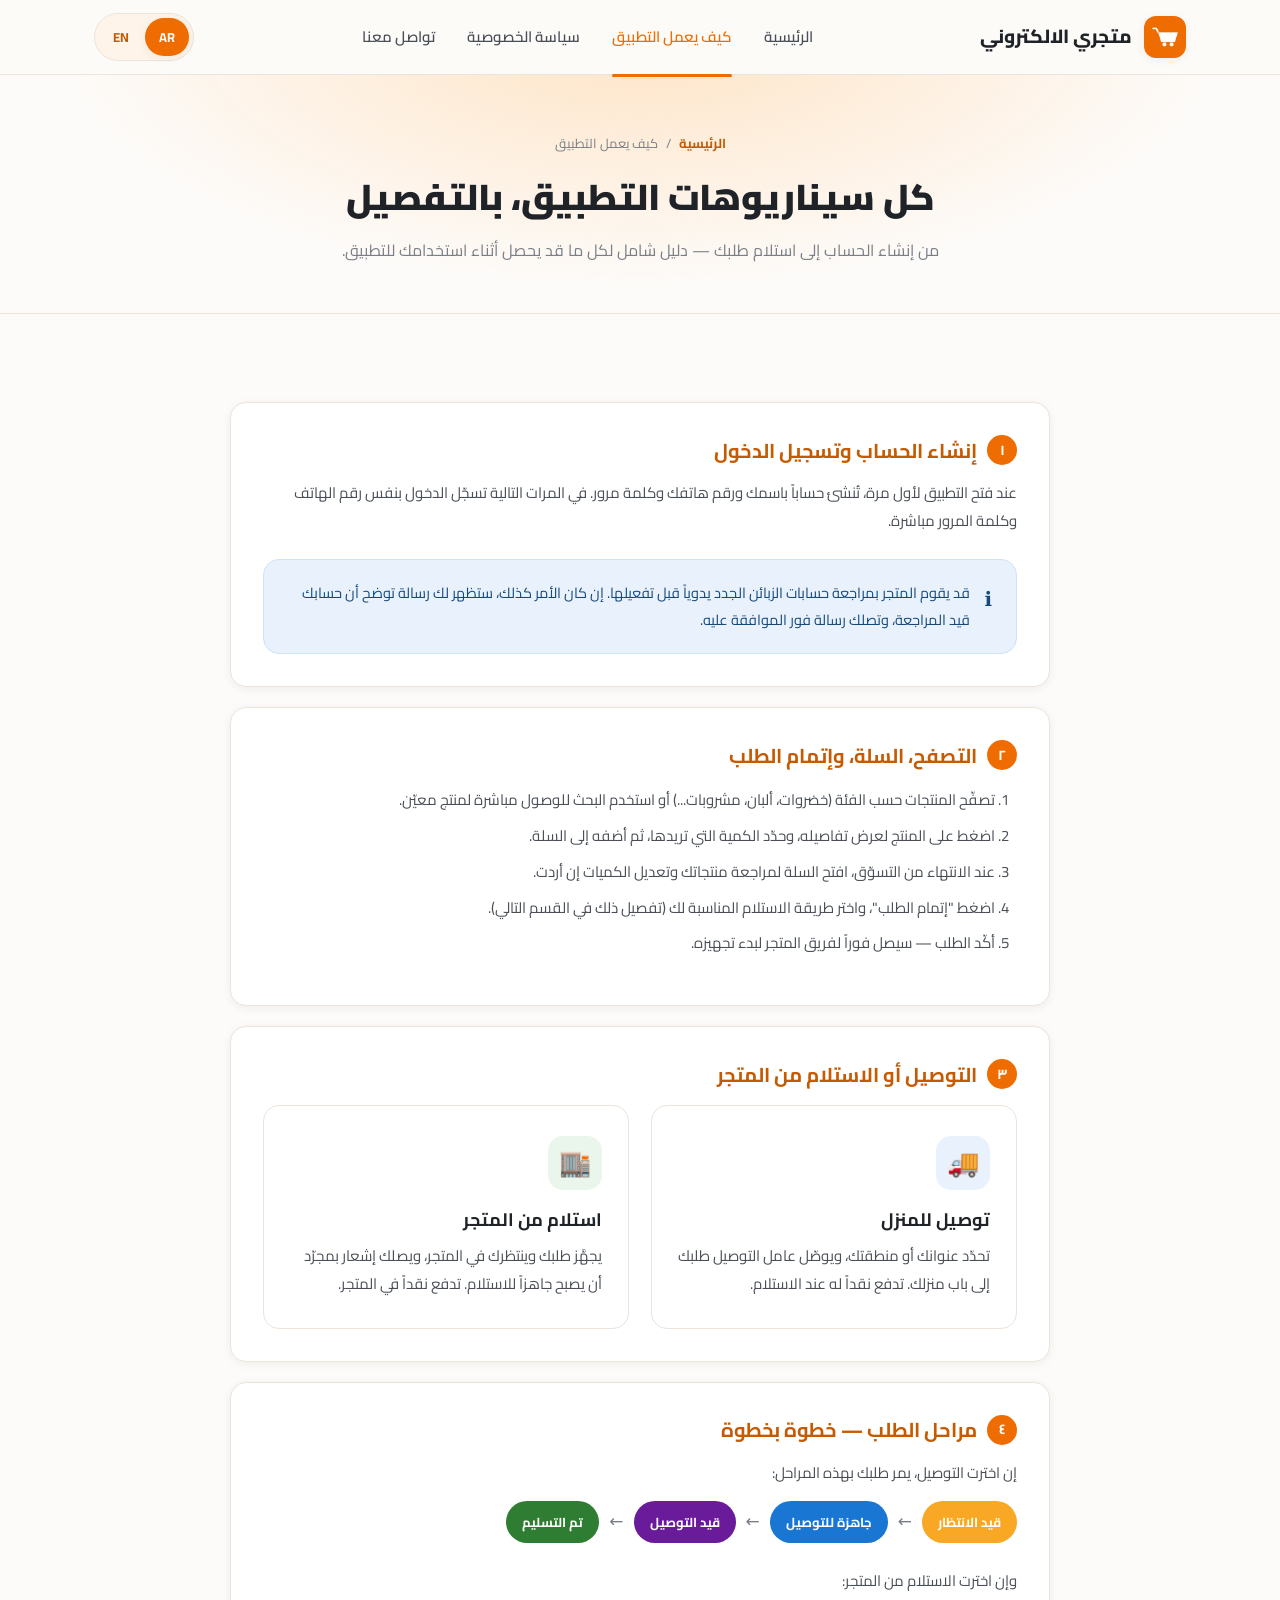
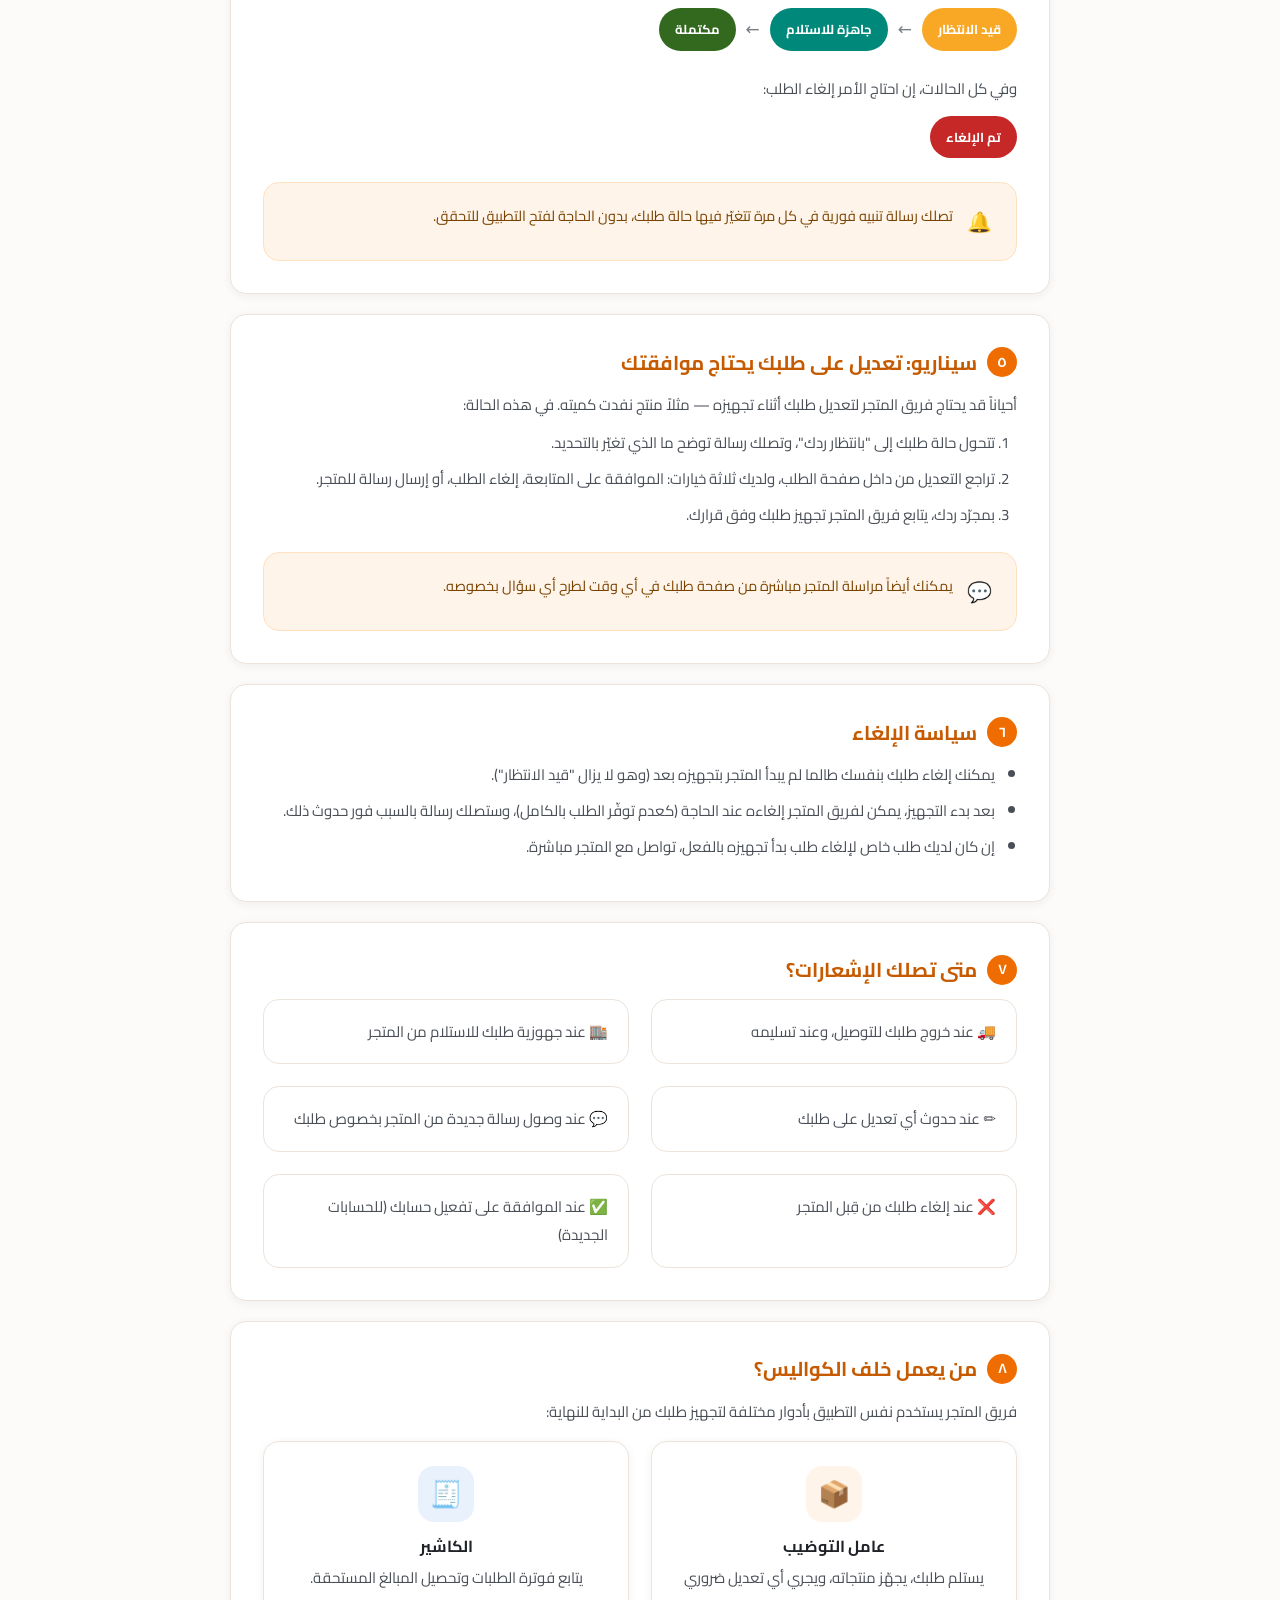
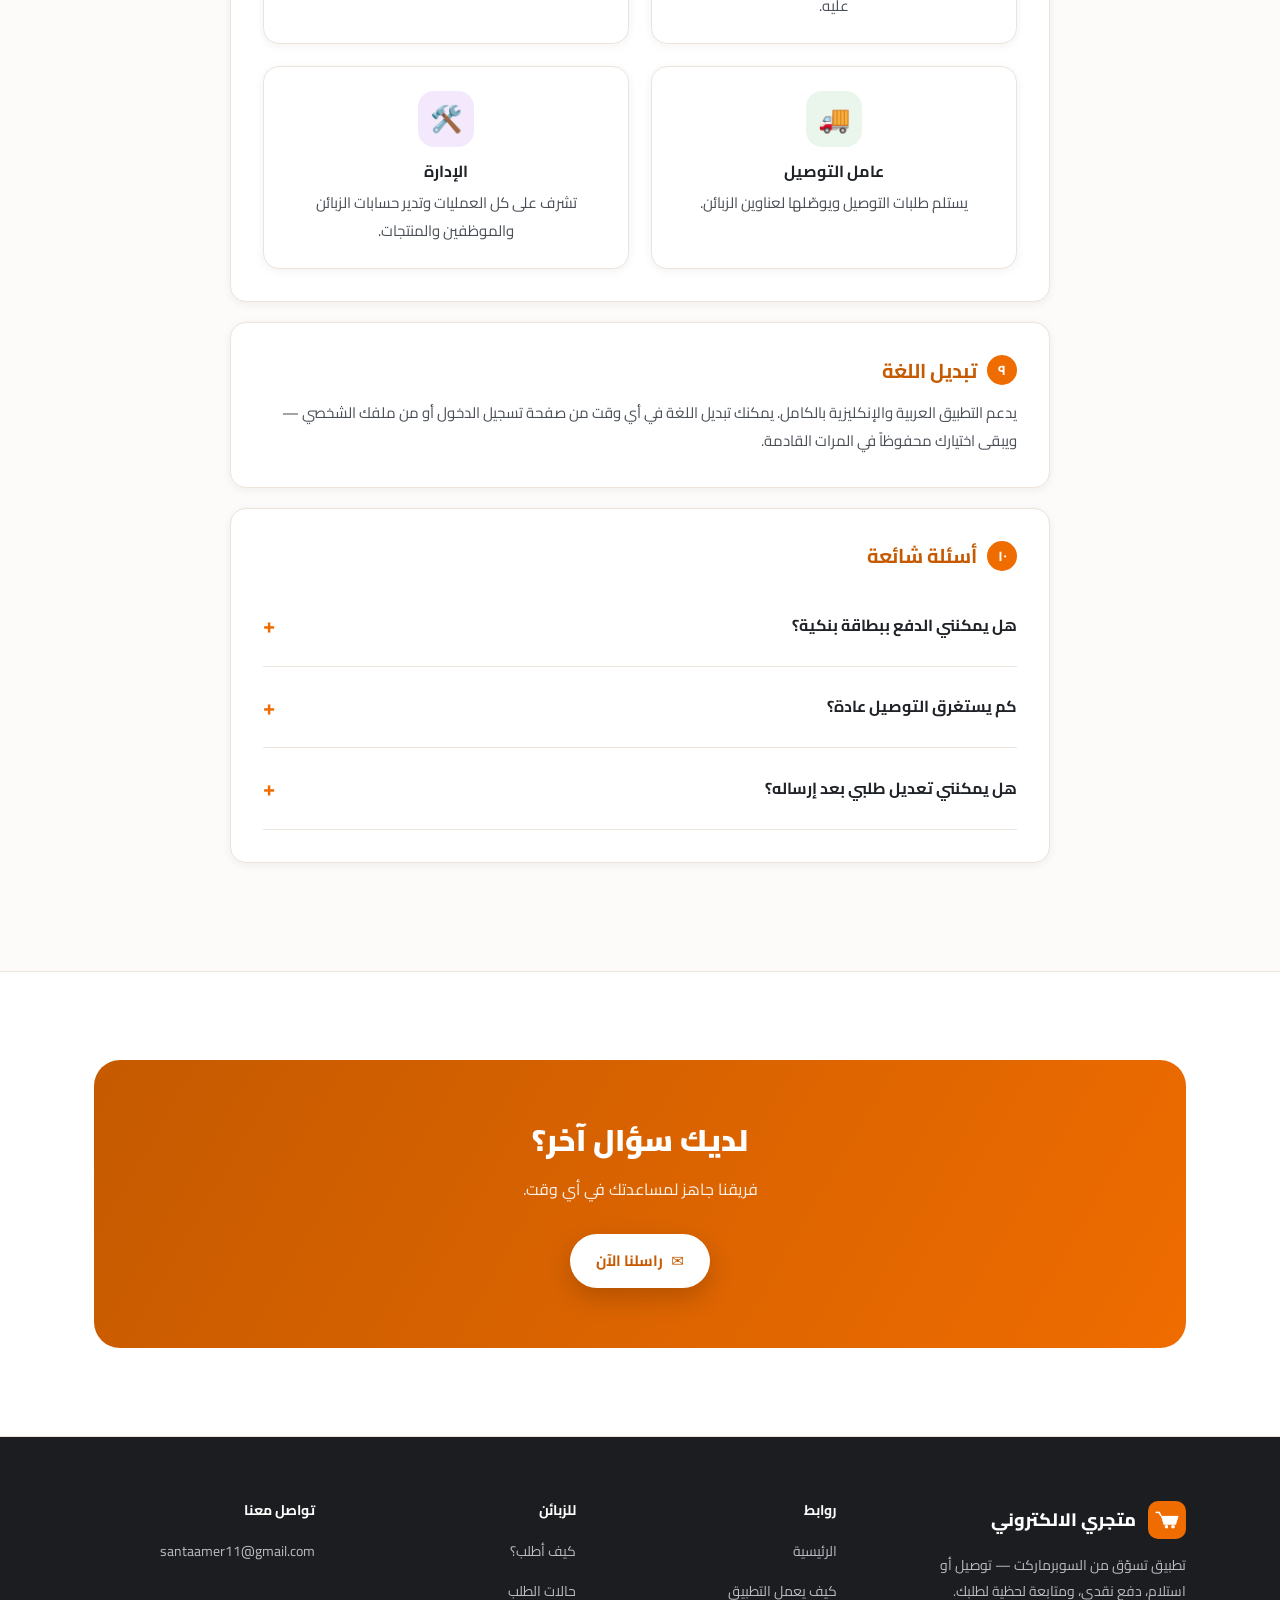
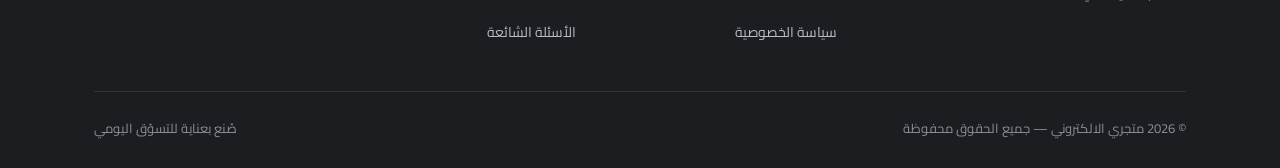
==== how-it-works.html @ f3bfd94e "الموقع الأول" ====
<!DOCTYPE html>
<html lang="ar" dir="rtl" data-lang="ar">
<head>
<meta charset="UTF-8">
<meta name="viewport" content="width=device-width, initial-scale=1.0">
<title>كيف يعمل تطبيق متجري الالكتروني — كل السيناريوهات</title>
<meta name="description" content="دليل تفصيلي لكل سيناريوهات تطبيق متجري الالكتروني: التسجيل، التصفح، الطلب، التوصيل والاستلام، حالات الطلب، التعديل والموافقة، الإلغاء، والإشعارات.">
<link rel="icon" href="assets/icon.png">
<link rel="stylesheet" href="styles.css">
</head>
<body data-title-ar="كيف يعمل تطبيق متجري الالكتروني — كل السيناريوهات" data-title-en="How My Store Works — Every Scenario">

<!-- ============ Navbar ============ -->
<nav class="navbar">
  <div class="container">
    <a href="index.html" class="brand">
      <img src="assets/icon.png" alt="شعار متجري الالكتروني">
      <span class="lang-ar">متجري الالكتروني</span>
      <span class="lang-en">My Store</span>
    </a>
    <ul class="nav-links" id="navLinks">
      <li><a href="index.html"><span class="lang-ar">الرئيسية</span><span class="lang-en">Home</span></a></li>
      <li><a href="how-it-works.html" class="active"><span class="lang-ar">كيف يعمل التطبيق</span><span class="lang-en">How It Works</span></a></li>
      <li><a href="privacy.html"><span class="lang-ar">سياسة الخصوصية</span><span class="lang-en">Privacy Policy</span></a></li>
      <li><a href="index.html#contact"><span class="lang-ar">تواصل معنا</span><span class="lang-en">Contact</span></a></li>
    </ul>
    <div class="nav-right">
      <div class="lang-switch">
        <button data-lang="ar">AR</button>
        <button data-lang="en">EN</button>
      </div>
      <button class="hamburger" id="hamburger" aria-label="menu"><span></span><span></span><span></span></button>
    </div>
  </div>
</nav>

<!-- ============ Page hero ============ -->
<header class="page-hero">
  <div class="container">
    <div class="breadcrumb">
      <a href="index.html"><span class="lang-ar">الرئيسية</span><span class="lang-en">Home</span></a>
      <span>/</span>
      <span><span class="lang-ar">كيف يعمل التطبيق</span><span class="lang-en">How It Works</span></span>
    </div>
    <h1><span class="lang-ar">كل سيناريوهات التطبيق، بالتفصيل</span><span class="lang-en">Every App Scenario, In Detail</span></h1>
    <p>
      <span class="lang-ar">من إنشاء الحساب إلى استلام طلبك — دليل شامل لكل ما قد يحصل أثناء استخدامك للتطبيق.</span>
      <span class="lang-en">From creating your account to receiving your order — a complete guide to everything that can happen while using the app.</span>
    </p>
  </div>
</header>

<!-- ============ 1. Account ============ -->
<section id="account">
  <div class="container">
    <div class="policy-wrap" style="grid-template-columns:1fr;max-width:820px;margin:0 auto;">
      <div class="policy-doc">
        <div class="card" data-reveal>
          <h2><span class="num">١</span> <span class="lang-ar">إنشاء الحساب وتسجيل الدخول</span><span class="lang-en">Creating an Account &amp; Logging In</span></h2>
          <p>
            <span class="lang-ar">عند فتح التطبيق لأول مرة، تُنشئ حساباً باسمك ورقم هاتفك وكلمة مرور. في المرات التالية تسجّل الدخول بنفس رقم الهاتف وكلمة المرور مباشرة.</span>
            <span class="lang-en">The first time you open the app, you create an account with your name, phone number, and a password. Every time after that, you simply log in with the same phone number and password.</span>
          </p>
          <div class="callout blue mt-24">
            <span class="ico">ℹ️</span>
            <span>
              <span class="lang-ar">قد يقوم المتجر بمراجعة حسابات الزبائن الجدد يدوياً قبل تفعيلها. إن كان الأمر كذلك، ستظهر لك رسالة توضح أن حسابك قيد المراجعة، وتصلك رسالة فور الموافقة عليه.</span>
              <span class="lang-en">The store may manually review new customer accounts before activation. If so, you'll see a message that your account is under review, and you'll be notified as soon as it's approved.</span>
            </span>
          </div>
        </div>

        <!-- ============ 2. Browsing & Ordering ============ -->
        <div class="card" id="ordering" data-reveal>
          <h2><span class="num">٢</span> <span class="lang-ar">التصفح، السلة، وإتمام الطلب</span><span class="lang-en">Browsing, Cart &amp; Checkout</span></h2>
          <ol style="padding-inline-start:22px;">
            <li><span class="lang-ar">تصفّح المنتجات حسب الفئة (خضروات، ألبان، مشروبات...) أو استخدم البحث للوصول مباشرة لمنتج معيّن.</span><span class="lang-en">Browse products by category (vegetables, dairy, drinks...) or use search to find a specific item directly.</span></li>
            <li><span class="lang-ar">اضغط على المنتج لعرض تفاصيله، وحدّد الكمية التي تريدها، ثم أضفه إلى السلة.</span><span class="lang-en">Tap a product to see its details, set the quantity you want, and add it to your cart.</span></li>
            <li><span class="lang-ar">عند الانتهاء من التسوّق، افتح السلة لمراجعة منتجاتك وتعديل الكميات إن أردت.</span><span class="lang-en">When you're done shopping, open your cart to review items and adjust quantities if needed.</span></li>
            <li><span class="lang-ar">اضغط "إتمام الطلب"، واختر طريقة الاستلام المناسبة لك (تفصيل ذلك في القسم التالي).</span><span class="lang-en">Tap "Checkout" and choose the fulfillment method that suits you (details in the next section).</span></li>
            <li><span class="lang-ar">أكّد الطلب — سيصل فوراً لفريق المتجر لبدء تجهيزه.</span><span class="lang-en">Confirm your order — it's instantly sent to our team to begin preparing it.</span></li>
          </ol>
        </div>

        <!-- ============ 3. Delivery vs Pickup ============ -->
        <div class="card" data-reveal>
          <h2><span class="num">٣</span> <span class="lang-ar">التوصيل أو الاستلام من المتجر</span><span class="lang-en">Delivery or In-Store Pickup</span></h2>
          <div class="grid grid-2 mt-16">
            <div class="feature-card" style="box-shadow:none;">
              <div class="feature-icon" style="background:#E8F1FC;">🚚</div>
              <h3><span class="lang-ar">توصيل للمنزل</span><span class="lang-en">Home Delivery</span></h3>
              <p><span class="lang-ar">تحدّد عنوانك أو منطقتك، ويوصّل عامل التوصيل طلبك إلى باب منزلك. تدفع نقداً له عند الاستلام.</span><span class="lang-en">Set your address or delivery area, and our delivery worker brings the order to your door. Pay cash upon arrival.</span></p>
            </div>
            <div class="feature-card" style="box-shadow:none;">
              <div class="feature-icon" style="background:#EAF6EC;">🏬</div>
              <h3><span class="lang-ar">استلام من المتجر</span><span class="lang-en">In-Store Pickup</span></h3>
              <p><span class="lang-ar">يجهَّز طلبك وينتظرك في المتجر، ويصلك إشعار بمجرّد أن يصبح جاهزاً للاستلام. تدفع نقداً في المتجر.</span><span class="lang-en">Your order is prepared and waits for you at the store — you're notified the moment it's ready. Pay cash in-store.</span></p>
            </div>
          </div>
        </div>

        <!-- ============ 4. Order status flow ============ -->
        <div class="card" id="status" data-reveal>
          <h2><span class="num">٤</span> <span class="lang-ar">مراحل الطلب — خطوة بخطوة</span><span class="lang-en">Order Stages — Step by Step</span></h2>
          <p><span class="lang-ar">إن اخترت التوصيل، يمر طلبك بهذه المراحل:</span><span class="lang-en">If you chose delivery, your order goes through these stages:</span></p>
          <div class="flow">
            <span class="chip" style="background:#F9A825"><span class="lang-ar">قيد الانتظار</span><span class="lang-en">Pending</span></span>
            <span class="flow-arrow">←</span>
            <span class="chip" style="background:#1976D2"><span class="lang-ar">جاهزة للتوصيل</span><span class="lang-en">Ready for delivery</span></span>
            <span class="flow-arrow">←</span>
            <span class="chip" style="background:#6A1B9A"><span class="lang-ar">قيد التوصيل</span><span class="lang-en">Out for delivery</span></span>
            <span class="flow-arrow">←</span>
            <span class="chip" style="background:#2E7D32"><span class="lang-ar">تم التسليم</span><span class="lang-en">Delivered</span></span>
          </div>
          <p class="mt-24"><span class="lang-ar">وإن اخترت الاستلام من المتجر:</span><span class="lang-en">And if you chose in-store pickup:</span></p>
          <div class="flow">
            <span class="chip" style="background:#F9A825"><span class="lang-ar">قيد الانتظار</span><span class="lang-en">Pending</span></span>
            <span class="flow-arrow">←</span>
            <span class="chip" style="background:#00897B"><span class="lang-ar">جاهزة للاستلام</span><span class="lang-en">Ready for pickup</span></span>
            <span class="flow-arrow">←</span>
            <span class="chip" style="background:#33691E"><span class="lang-ar">مكتملة</span><span class="lang-en">Completed</span></span>
          </div>
          <p class="mt-24"><span class="lang-ar">وفي كل الحالات، إن احتاج الأمر إلغاء الطلب:</span><span class="lang-en">And in any case, if the order needs to be canceled:</span></p>
          <div class="flow">
            <span class="chip" style="background:#C62828"><span class="lang-ar">تم الإلغاء</span><span class="lang-en">Canceled</span></span>
          </div>
          <div class="callout mt-24">
            <span class="ico">🔔</span>
            <span><span class="lang-ar">تصلك رسالة تنبيه فورية في كل مرة تتغيّر فيها حالة طلبك، بدون الحاجة لفتح التطبيق للتحقق.</span><span class="lang-en">You'll get an instant notification every time your order's status changes — no need to keep checking the app.</span></span>
          </div>
        </div>

        <!-- ============ 5. Edit & approval scenario ============ -->
        <div class="card" data-reveal>
          <h2><span class="num">٥</span> <span class="lang-ar">سيناريو: تعديل على طلبك يحتاج موافقتك</span><span class="lang-en">Scenario: An Edit to Your Order Needs Your Approval</span></h2>
          <p>
            <span class="lang-ar">أحياناً قد يحتاج فريق المتجر لتعديل طلبك أثناء تجهيزه — مثلاً منتج نفدت كميته. في هذه الحالة:</span>
            <span class="lang-en">Sometimes our team may need to adjust your order while preparing it — for example, if an item is out of stock. In that case:</span>
          </p>
          <ol style="padding-inline-start:22px;margin-top:10px;">
            <li><span class="lang-ar">تتحول حالة طلبك إلى "بانتظار ردك"، وتصلك رسالة توضح ما الذي تغيّر بالتحديد.</span><span class="lang-en">Your order status changes to "Awaiting your response," and you receive a message explaining exactly what changed.</span></li>
            <li><span class="lang-ar">تراجع التعديل من داخل صفحة الطلب، ولديك ثلاثة خيارات: الموافقة على المتابعة، إلغاء الطلب، أو إرسال رسالة للمتجر.</span><span class="lang-en">You review the change from your order's page and have three options: approve and continue, cancel the order, or send a message to the store.</span></li>
            <li><span class="lang-ar">بمجرّد ردك، يتابع فريق المتجر تجهيز طلبك وفق قرارك.</span><span class="lang-en">Once you respond, our team proceeds according to your decision.</span></li>
          </ol>
          <div class="callout mt-24">
            <span class="ico">💬</span>
            <span><span class="lang-ar">يمكنك أيضاً مراسلة المتجر مباشرة من صفحة طلبك في أي وقت لطرح أي سؤال بخصوصه.</span><span class="lang-en">You can also message the store directly from your order's page at any time with any question.</span></span>
          </div>
        </div>

        <!-- ============ 6. Cancellation ============ -->
        <div class="card" data-reveal>
          <h2><span class="num">٦</span> <span class="lang-ar">سياسة الإلغاء</span><span class="lang-en">Cancellation Policy</span></h2>
          <ul style="padding-inline-start:22px;">
            <li><span class="lang-ar">يمكنك إلغاء طلبك بنفسك طالما لم يبدأ المتجر بتجهيزه بعد (وهو لا يزال "قيد الانتظار").</span><span class="lang-en">You can cancel your order yourself as long as the store hasn't started preparing it yet (still "Pending").</span></li>
            <li><span class="lang-ar">بعد بدء التجهيز، يمكن لفريق المتجر إلغاءه عند الحاجة (كعدم توفّر الطلب بالكامل)، وستصلك رسالة بالسبب فور حدوث ذلك.</span><span class="lang-en">After preparation begins, our team can cancel it if needed (e.g. the order can't be fulfilled at all), and you'll be notified of the reason immediately.</span></li>
            <li><span class="lang-ar">إن كان لديك طلب خاص لإلغاء طلب بدأ تجهيزه بالفعل، تواصل مع المتجر مباشرة.</span><span class="lang-en">If you need to cancel an order that's already being prepared, please contact the store directly.</span></li>
          </ul>
        </div>

        <!-- ============ 7. Notifications ============ -->
        <div class="card" data-reveal>
          <h2><span class="num">٧</span> <span class="lang-ar">متى تصلك الإشعارات؟</span><span class="lang-en">When Do You Get Notified?</span></h2>
          <div class="grid grid-2 mt-8">
            <div class="feature-card" style="box-shadow:none;padding:18px 20px;">
              <p>🚚 <span class="lang-ar">عند خروج طلبك للتوصيل، وعند تسليمه</span><span class="lang-en">When your order goes out for delivery, and when it's delivered</span></p>
            </div>
            <div class="feature-card" style="box-shadow:none;padding:18px 20px;">
              <p>🏬 <span class="lang-ar">عند جهوزية طلبك للاستلام من المتجر</span><span class="lang-en">When your order is ready for in-store pickup</span></p>
            </div>
            <div class="feature-card" style="box-shadow:none;padding:18px 20px;">
              <p>✏️ <span class="lang-ar">عند حدوث أي تعديل على طلبك</span><span class="lang-en">Whenever your order is edited</span></p>
            </div>
            <div class="feature-card" style="box-shadow:none;padding:18px 20px;">
              <p>💬 <span class="lang-ar">عند وصول رسالة جديدة من المتجر بخصوص طلبك</span><span class="lang-en">When you receive a new message from the store about your order</span></p>
            </div>
            <div class="feature-card" style="box-shadow:none;padding:18px 20px;">
              <p>❌ <span class="lang-ar">عند إلغاء طلبك من قِبل المتجر</span><span class="lang-en">If your order is canceled by the store</span></p>
            </div>
            <div class="feature-card" style="box-shadow:none;padding:18px 20px;">
              <p>✅ <span class="lang-ar">عند الموافقة على تفعيل حسابك (للحسابات الجديدة)</span><span class="lang-en">When your account is approved (for new accounts)</span></p>
            </div>
          </div>
        </div>

        <!-- ============ 8. Behind the scenes ============ -->
        <div class="card" data-reveal>
          <h2><span class="num">٨</span> <span class="lang-ar">من يعمل خلف الكواليس؟</span><span class="lang-en">Who Works Behind the Scenes?</span></h2>
          <p><span class="lang-ar">فريق المتجر يستخدم نفس التطبيق بأدوار مختلفة لتجهيز طلبك من البداية للنهاية:</span><span class="lang-en">Our team uses the same app with different roles to prepare your order from start to finish:</span></p>
          <div class="grid grid-2 mt-16">
            <div class="role-card">
              <div class="ico" style="background:#FFF4E9;">📦</div>
              <h4><span class="lang-ar">عامل التوضيب</span><span class="lang-en">Packer</span></h4>
              <p><span class="lang-ar">يستلم طلبك، يجهّز منتجاته، ويجري أي تعديل ضروري عليه.</span><span class="lang-en">Receives your order, prepares its items, and makes any necessary adjustments.</span></p>
            </div>
            <div class="role-card">
              <div class="ico" style="background:#E8F1FC;">🧾</div>
              <h4><span class="lang-ar">الكاشير</span><span class="lang-en">Cashier</span></h4>
              <p><span class="lang-ar">يتابع فوترة الطلبات وتحصيل المبالغ المستحقة.</span><span class="lang-en">Handles order billing and collecting payments due.</span></p>
            </div>
            <div class="role-card">
              <div class="ico" style="background:#EAF6EC;">🚚</div>
              <h4><span class="lang-ar">عامل التوصيل</span><span class="lang-en">Delivery Worker</span></h4>
              <p><span class="lang-ar">يستلم طلبات التوصيل ويوصّلها لعناوين الزبائن.</span><span class="lang-en">Picks up delivery orders and brings them to customers' addresses.</span></p>
            </div>
            <div class="role-card">
              <div class="ico" style="background:#F3E8FC;">🛠️</div>
              <h4><span class="lang-ar">الإدارة</span><span class="lang-en">Admin</span></h4>
              <p><span class="lang-ar">تشرف على كل العمليات وتدير حسابات الزبائن والموظفين والمنتجات.</span><span class="lang-en">Oversees all operations and manages customer accounts, staff, and products.</span></p>
            </div>
          </div>
        </div>

        <!-- ============ 9. Language ============ -->
        <div class="card" data-reveal>
          <h2><span class="num">٩</span> <span class="lang-ar">تبديل اللغة</span><span class="lang-en">Switching Languages</span></h2>
          <p>
            <span class="lang-ar">يدعم التطبيق العربية والإنكليزية بالكامل. يمكنك تبديل اللغة في أي وقت من صفحة تسجيل الدخول أو من ملفك الشخصي — ويبقى اختيارك محفوظاً في المرات القادمة.</span>
            <span class="lang-en">The app fully supports Arabic and English. You can switch languages anytime from the login screen or your profile — your choice is remembered for next time.</span>
          </p>
        </div>

        <!-- ============ FAQ ============ -->
        <div class="card" id="faq" data-reveal>
          <h2><span class="num">١٠</span> <span class="lang-ar">أسئلة شائعة</span><span class="lang-en">FAQ</span></h2>
          <div class="faq" style="margin-top:6px;">
            <div class="faq-item">
              <div class="faq-q">
                <span><span class="lang-ar">هل يمكنني الدفع ببطاقة بنكية؟</span><span class="lang-en">Can I pay with a bank card?</span></span>
                <span class="plus">+</span>
              </div>
              <div class="faq-a">
                <span class="lang-ar">حالياً الدفع يكون نقداً فقط عند استلام الطلب، سواء كان توصيلاً أو استلاماً من المتجر.</span>
                <span class="lang-en">Currently, payment is cash-only upon receiving your order, whether by delivery or in-store pickup.</span>
              </div>
            </div>
            <div class="faq-item">
              <div class="faq-q">
                <span><span class="lang-ar">كم يستغرق التوصيل عادة؟</span><span class="lang-en">How long does delivery usually take?</span></span>
                <span class="plus">+</span>
              </div>
              <div class="faq-a">
                <span class="lang-ar">يختلف حسب حجم الطلب ومنطقتك — ستتابع كل مرحلة لحظة بلحظة عبر إشعارات التطبيق.</span>
                <span class="lang-en">It varies based on order size and your area — you'll track every stage live through app notifications.</span>
              </div>
            </div>
            <div class="faq-item">
              <div class="faq-q">
                <span><span class="lang-ar">هل يمكنني تعديل طلبي بعد إرساله؟</span><span class="lang-en">Can I edit my order after submitting it?</span></span>
                <span class="plus">+</span>
              </div>
              <div class="faq-a">
                <span class="lang-ar">راسل المتجر مباشرة من صفحة طلبك في أقرب وقت ممكن قبل بدء التجهيز.</span>
                <span class="lang-en">Message the store directly from your order's page as soon as possible before preparation begins.</span>
              </div>
            </div>
          </div>
        </div>

      </div>
    </div>
  </div>
</section>

<!-- ============ CTA ============ -->
<section class="bg-alt">
  <div class="container">
    <div class="cta-band" data-reveal>
      <h2><span class="lang-ar">لديك سؤال آخر؟</span><span class="lang-en">Have another question?</span></h2>
      <p><span class="lang-ar">فريقنا جاهز لمساعدتك في أي وقت.</span><span class="lang-en">Our team is ready to help anytime.</span></p>
      <a href="mailto:santaamer11@gmail.com" class="btn btn-primary">
        ✉️ <span class="lang-ar">راسلنا الآن</span><span class="lang-en">Email Us Now</span>
      </a>
    </div>
  </div>
</section>

<!-- ============ Footer ============ -->
<footer>
  <div class="container">
    <div class="footer-grid">
      <div>
        <div class="footer-brand">
          <img src="assets/icon.png" alt="شعار متجري الالكتروني">
          <span class="lang-ar">متجري الالكتروني</span>
          <span class="lang-en">My Store</span>
        </div>
        <p style="font-size:14px;max-width:280px;">
          <span class="lang-ar">تطبيق تسوّق من السوبرماركت — توصيل أو استلام، دفع نقدي، ومتابعة لحظية لطلبك.</span>
          <span class="lang-en">A supermarket shopping app — delivery or pickup, cash payment, and live order tracking.</span>
        </p>
      </div>
      <div class="footer-col">
        <h4><span class="lang-ar">روابط</span><span class="lang-en">Links</span></h4>
        <ul>
          <li><a href="index.html"><span class="lang-ar">الرئيسية</span><span class="lang-en">Home</span></a></li>
          <li><a href="how-it-works.html"><span class="lang-ar">كيف يعمل التطبيق</span><span class="lang-en">How It Works</span></a></li>
          <li><a href="privacy.html"><span class="lang-ar">سياسة الخصوصية</span><span class="lang-en">Privacy Policy</span></a></li>
        </ul>
      </div>
      <div class="footer-col">
        <h4><span class="lang-ar">للزبائن</span><span class="lang-en">For Customers</span></h4>
        <ul>
          <li><a href="#ordering"><span class="lang-ar">كيف أطلب؟</span><span class="lang-en">How to order</span></a></li>
          <li><a href="#status"><span class="lang-ar">حالات الطلب</span><span class="lang-en">Order statuses</span></a></li>
          <li><a href="#faq"><span class="lang-ar">الأسئلة الشائعة</span><span class="lang-en">FAQ</span></a></li>
        </ul>
      </div>
      <div class="footer-col">
        <h4><span class="lang-ar">تواصل معنا</span><span class="lang-en">Contact</span></h4>
        <ul>
          <li><a href="mailto:santaamer11@gmail.com">santaamer11@gmail.com</a></li>
        </ul>
      </div>
    </div>
    <div class="footer-bottom">
      <span>© 2026 <span class="lang-ar">متجري الالكتروني — جميع الحقوق محفوظة</span><span class="lang-en">My Store — All rights reserved</span></span>
      <span><span class="lang-ar">صُنع بعناية للتسوّق اليومي</span><span class="lang-en">Made with care for everyday shopping</span></span>
    </div>
  </div>
</footer>

<script src="script.js"></script>
</body>
</html>
---- styles.css ----
/* ============ متجري الالكتروني — Store Website Styles ============ */

@import url('https://fonts.googleapis.com/css2?family=Cairo:wght@400;500;600;700;800;900&display=swap');

:root{
  --primary:#EF6C00;
  --primary-dark:#C55A00;
  --primary-light:#FFF4E9;
  --primary-lighter:#FFF9F3;
  --accent-blue:#1976D2;
  --accent-purple:#6A1B9A;
  --accent-teal:#00897B;
  --accent-green:#2E7D32;
  --accent-red:#C62828;
  --ink:#1F2328;
  --ink-soft:#4A4F57;
  --muted:#7A7F87;
  --border:#ECE4DA;
  --bg:#FDFBF9;
  --card:#FFFFFF;
  --shadow-sm:0 2px 10px rgba(31,35,40,.06);
  --shadow-md:0 10px 34px rgba(31,35,40,.08);
  --shadow-lg:0 22px 60px rgba(31,35,40,.14);
  --radius-sm:10px;
  --radius-md:16px;
  --radius-lg:26px;
  --container:1140px;
}

*,*::before,*::after{box-sizing:border-box;}
html{scroll-behavior:smooth;}
body{
  margin:0;
  font-family:"Cairo","Tahoma",system-ui,-apple-system,sans-serif;
  background:var(--bg);
  color:var(--ink);
  line-height:1.85;
  -webkit-font-smoothing:antialiased;
}
img{max-width:100%;display:block;}
a{color:inherit;}
ul{margin:0;padding:0;}
h1,h2,h3,h4{margin:0;line-height:1.35;}
p{margin:0;}

/* ---------- language toggle: show/hide via html[data-lang] ---------- */
html[data-lang="ar"] .lang-en{display:none !important;}
html[data-lang="en"] .lang-ar{display:none !important;}

.container{max-width:var(--container);margin:0 auto;padding:0 24px;}

/* ---------- Navbar ---------- */
.navbar{
  position:sticky;top:0;z-index:100;
  background:rgba(253,251,249,.86);
  backdrop-filter:blur(10px);
  -webkit-backdrop-filter:blur(10px);
  border-bottom:1px solid var(--border);
}
.navbar .container{display:flex;align-items:center;justify-content:space-between;height:74px;gap:20px;}
.brand{display:flex;align-items:center;gap:12px;font-weight:800;font-size:19px;text-decoration:none;color:var(--ink);}
.brand img{width:42px;height:42px;border-radius:12px;box-shadow:var(--shadow-sm);}
.nav-links{display:flex;align-items:center;gap:32px;list-style:none;}
.nav-links a{text-decoration:none;font-weight:600;font-size:15px;color:var(--ink-soft);transition:color .2s;position:relative;}
.nav-links a:hover, .nav-links a.active{color:var(--primary);}
.nav-links a.active::after{
  content:"";position:absolute;bottom:-26px;left:0;right:0;height:3px;background:var(--primary);border-radius:2px;
}
.nav-right{display:flex;align-items:center;gap:14px;}
.lang-switch{
  display:flex;background:var(--primary-light);border-radius:999px;padding:4px;gap:2px;border:1px solid var(--border);
}
.lang-switch button{
  border:none;background:transparent;padding:7px 14px;border-radius:999px;font-family:inherit;font-weight:700;font-size:13px;cursor:pointer;color:var(--primary-dark);transition:.2s;
}
.lang-switch button.active{background:var(--primary);color:#fff;box-shadow:var(--shadow-sm);}
.btn{
  display:inline-flex;align-items:center;justify-content:center;gap:8px;
  padding:13px 26px;border-radius:999px;font-weight:700;font-size:15px;
  text-decoration:none;cursor:pointer;border:none;font-family:inherit;transition:transform .15s, box-shadow .15s, background .2s;
  white-space:nowrap;
}
.btn-primary{background:var(--primary);color:#fff;box-shadow:0 8px 22px rgba(239,108,0,.32);}
.btn-primary:hover{transform:translateY(-2px);box-shadow:0 12px 28px rgba(239,108,0,.4);}
.btn-outline{background:#fff;color:var(--primary-dark);border:2px solid var(--primary);}
.btn-outline:hover{background:var(--primary-light);}
.btn-ghost{background:var(--primary-light);color:var(--primary-dark);}
.btn-sm{padding:9px 18px;font-size:13px;}
.hamburger{display:none;background:none;border:none;cursor:pointer;padding:6px;}
.hamburger span{display:block;width:24px;height:2.5px;background:var(--ink);margin:5px 0;border-radius:2px;}

/* ---------- Hero ---------- */
.hero{
  position:relative;overflow:hidden;
  padding:76px 0 100px;
  background:radial-gradient(1200px 500px at 15% -10%, #FFE3C4 0%, rgba(255,227,196,0) 60%),
             radial-gradient(900px 500px at 100% 0%, #FFD3A8 0%, rgba(255,211,168,0) 55%),
             var(--bg);
}
.hero-grid{display:grid;grid-template-columns:1.1fr .9fr;gap:56px;align-items:center;}
.eyebrow{
  display:inline-flex;align-items:center;gap:8px;
  background:var(--primary-light);color:var(--primary-dark);
  padding:8px 16px;border-radius:999px;font-weight:700;font-size:13px;margin-bottom:22px;
  border:1px solid #FFE0BF;
}
.hero h1{font-size:44px;font-weight:900;letter-spacing:-.5px;margin-bottom:20px;color:var(--ink);}
.hero h1 span{color:var(--primary);}
.hero p.lead{font-size:18px;color:var(--ink-soft);max-width:520px;margin-bottom:32px;}
.hero-ctas{display:flex;gap:14px;flex-wrap:wrap;margin-bottom:30px;}
.trust-row{display:flex;gap:26px;flex-wrap:wrap;}
.trust-item{display:flex;align-items:center;gap:9px;font-size:14px;color:var(--ink-soft);font-weight:600;}
.trust-item .dot{width:9px;height:9px;border-radius:50%;background:var(--primary);flex-shrink:0;}

/* phone mockup */
.phone-wrap{position:relative;display:flex;justify-content:center;}
.phone{
  width:290px;background:#111;border-radius:44px;padding:14px;box-shadow:var(--shadow-lg);
  position:relative;transform:rotate(3deg);
}
.phone::before{
  content:"";position:absolute;top:14px;left:50%;transform:translateX(-50%);
  width:90px;height:22px;background:#111;border-radius:0 0 16px 16px;z-index:2;
}
.phone-screen{
  background:linear-gradient(180deg,var(--primary) 0%, var(--primary-dark) 130px, var(--primary-lighter) 130px);
  border-radius:32px;overflow:hidden;min-height:560px;position:relative;
}
.phone-screen .ps-header{padding:46px 20px 34px;color:#fff;}
.phone-screen .ps-header b{font-size:17px;display:block;}
.phone-screen .ps-header span{font-size:12px;opacity:.85;}
.ps-cards{padding:0 14px;margin-top:-18px;position:relative;z-index:2;}
.ps-card{
  background:#fff;border-radius:16px;padding:14px;margin-bottom:10px;box-shadow:0 6px 18px rgba(0,0,0,.08);
  display:flex;align-items:center;gap:12px;
}
.ps-card .ico{width:40px;height:40px;border-radius:10px;display:flex;align-items:center;justify-content:center;font-size:19px;flex-shrink:0;}
.ps-card .txt b{display:block;font-size:13px;color:var(--ink);}
.ps-card .txt span{font-size:11px;color:var(--muted);}
.float-badge{
  position:absolute;background:#fff;border-radius:14px;padding:10px 14px;box-shadow:var(--shadow-md);
  display:flex;align-items:center;gap:8px;font-weight:800;font-size:13px;
}
.float-badge.b1{top:60px;right:-18px;color:var(--accent-green);}
.float-badge.b2{bottom:36px;left:-24px;color:var(--primary-dark);}

/* ---------- Section basics ---------- */
section{padding:88px 0;}
.section-head{text-align:center;max-width:640px;margin:0 auto 56px;}
.section-head .eyebrow{margin-bottom:16px;}
.section-head h2{font-size:34px;font-weight:900;margin-bottom:14px;color:var(--ink);}
.section-head p{font-size:16px;color:var(--muted);}
.bg-alt{background:var(--card);border-top:1px solid var(--border);border-bottom:1px solid var(--border);}

/* ---------- Feature grid ---------- */
.grid{display:grid;gap:22px;}
.grid-3{grid-template-columns:repeat(3,1fr);}
.grid-2{grid-template-columns:repeat(2,1fr);}
.feature-card{
  background:var(--card);border:1px solid var(--border);border-radius:var(--radius-md);
  padding:30px 26px;box-shadow:var(--shadow-sm);transition:transform .2s, box-shadow .2s;
}
.feature-card:hover{transform:translateY(-5px);box-shadow:var(--shadow-md);}
.feature-icon{
  width:54px;height:54px;border-radius:15px;display:flex;align-items:center;justify-content:center;
  font-size:26px;margin-bottom:18px;
}
.feature-card h3{font-size:18px;margin-bottom:10px;}
.feature-card p{font-size:14.5px;color:var(--muted);}

/* ---------- Timeline / steps ---------- */
.timeline{position:relative;max-width:760px;margin:0 auto;}
.tl-item{display:flex;gap:22px;position:relative;padding-bottom:44px;}
.tl-item:last-child{padding-bottom:0;}
.tl-marker{
  flex-shrink:0;width:46px;height:46px;border-radius:50%;background:var(--primary);color:#fff;
  display:flex;align-items:center;justify-content:center;font-weight:800;font-size:17px;position:relative;z-index:2;
  box-shadow:0 0 0 6px var(--bg);
}
.tl-item:not(:last-child) .tl-marker::after{
  content:"";position:absolute;top:46px;right:50%;transform:translateX(50%);width:2px;height:calc(100% + 44px - 46px);
  background:var(--border);z-index:1;
}
.tl-body{flex:1;background:var(--card);border:1px solid var(--border);border-radius:var(--radius-md);padding:22px 24px;box-shadow:var(--shadow-sm);}
.tl-body h3{font-size:17px;margin-bottom:8px;}
.tl-body p{font-size:14.5px;color:var(--muted);}

/* ---------- Status chips / flow ---------- */
.flow{display:flex;flex-wrap:wrap;gap:10px;align-items:center;margin-top:14px;}
.chip{color:#fff;padding:9px 16px;border-radius:999px;font-size:13px;font-weight:700;white-space:nowrap;}
.flow-arrow{color:var(--muted);font-size:17px;}

/* ---------- Role cards ---------- */
.role-card{
  background:var(--card);border:1px solid var(--border);border-radius:var(--radius-md);
  padding:24px;text-align:center;box-shadow:var(--shadow-sm);
}
.role-card .ico{width:56px;height:56px;border-radius:16px;margin:0 auto 14px;display:flex;align-items:center;justify-content:center;font-size:26px;}
.role-card h4{font-size:16px;margin-bottom:6px;}
.role-card p{font-size:13.5px;color:var(--muted);}

/* ---------- Note / callout ---------- */
.callout{
  background:var(--primary-light);border:1px solid #FFE0BF;border-radius:var(--radius-md);
  padding:20px 24px;font-size:14.5px;color:#7A4300;display:flex;gap:14px;align-items:flex-start;
}
.callout .ico{font-size:20px;flex-shrink:0;}
.callout.blue{background:#E8F1FC;border-color:#CFE3F7;color:#164A7A;}
.callout.green{background:#EAF6EC;border-color:#CFE9D2;color:#1E5B26;}

/* ---------- CTA band ---------- */
.cta-band{
  background:linear-gradient(120deg,var(--primary-dark),var(--primary));
  border-radius:var(--radius-lg);padding:60px 50px;color:#fff;text-align:center;
  position:relative;overflow:hidden;
}
.cta-band h2{font-size:30px;font-weight:900;margin-bottom:14px;}
.cta-band p{font-size:16px;opacity:.92;max-width:520px;margin:0 auto 30px;}
.cta-band .btn-primary{background:#fff;color:var(--primary-dark);box-shadow:0 10px 26px rgba(0,0,0,.18);}
.cta-band .btn-outline{background:transparent;color:#fff;border-color:rgba(255,255,255,.6);}

/* ---------- Store badges ---------- */
.store-badges{display:flex;gap:14px;flex-wrap:wrap;justify-content:center;}
.store-badge{
  display:flex;align-items:center;gap:10px;background:#111;color:#fff;padding:12px 20px;border-radius:12px;
  text-decoration:none;font-weight:700;
}
.store-badge .sb-ico{font-size:22px;}
.store-badge span{display:block;}
.store-badge small{display:block;font-size:10px;font-weight:400;opacity:.8;}
.store-badge.soon{background:#3a3a3a;cursor:default;}

/* ---------- FAQ ---------- */
.faq{max-width:760px;margin:0 auto;}
.faq-item{border-bottom:1px solid var(--border);padding:20px 0;}
.faq-q{
  display:flex;justify-content:space-between;align-items:center;cursor:pointer;font-weight:700;font-size:16px;gap:16px;
}
.faq-q .plus{font-size:22px;color:var(--primary);transition:transform .25s;flex-shrink:0;}
.faq-item.open .faq-q .plus{transform:rotate(45deg);}
.faq-a{max-height:0;overflow:hidden;transition:max-height .3s ease, padding .3s ease;font-size:14.5px;color:var(--muted);}
.faq-item.open .faq-a{max-height:280px;padding-top:12px;}

/* ---------- Policy doc layout ---------- */
.policy-wrap{display:grid;grid-template-columns:250px 1fr;gap:48px;align-items:start;}
.policy-toc{position:sticky;top:98px;background:var(--card);border:1px solid var(--border);border-radius:var(--radius-md);padding:20px;}
.policy-toc b{display:block;font-size:13px;color:var(--muted);margin-bottom:12px;text-transform:uppercase;letter-spacing:.5px;}
.policy-toc a{display:block;padding:8px 0;font-size:14px;color:var(--ink-soft);text-decoration:none;border-bottom:1px solid var(--border);}
.policy-toc a:last-child{border-bottom:none;}
.policy-toc a:hover{color:var(--primary);}
.policy-doc .card{background:var(--card);border:1px solid var(--border);border-radius:var(--radius-md);padding:32px;box-shadow:var(--shadow-sm);margin-bottom:20px;}
.policy-doc h2{font-size:20px;color:var(--primary-dark);margin-bottom:14px;display:flex;align-items:center;gap:10px;}
.policy-doc h2 .num{background:var(--primary);color:#fff;width:30px;height:30px;border-radius:50%;display:flex;align-items:center;justify-content:center;font-size:14px;flex-shrink:0;}
.policy-doc p, .policy-doc li{font-size:15px;color:var(--ink-soft);}
.policy-doc ul{padding-inline-start:22px;margin-top:8px;}
.policy-doc li{margin-bottom:8px;}
.updated-badge{
  display:inline-flex;align-items:center;gap:8px;background:var(--primary-light);color:var(--primary-dark);
  padding:8px 16px;border-radius:999px;font-size:13px;font-weight:700;margin-bottom:24px;
}

/* ---------- Page hero (inner pages) ---------- */
.page-hero{
  padding:56px 0 48px;text-align:center;
  background:radial-gradient(900px 400px at 50% -20%, #FFE3C4 0%, rgba(255,227,196,0) 65%), var(--bg);
  border-bottom:1px solid var(--border);
}
.page-hero h1{font-size:36px;font-weight:900;margin-bottom:14px;}
.page-hero p{font-size:16px;color:var(--muted);max-width:600px;margin:0 auto;}
.breadcrumb{display:flex;gap:8px;justify-content:center;align-items:center;font-size:13px;color:var(--muted);margin-bottom:18px;}
.breadcrumb a{color:var(--primary-dark);text-decoration:none;font-weight:700;}

/* ---------- Footer ---------- */
footer{background:#1B1D21;color:#B9BCC2;padding:64px 0 28px;margin-top:0;}
.footer-grid{display:grid;grid-template-columns:1.4fr 1fr 1fr 1fr;gap:40px;margin-bottom:44px;}
.footer-brand{display:flex;align-items:center;gap:12px;font-weight:800;font-size:18px;color:#fff;margin-bottom:14px;}
.footer-brand img{width:38px;height:38px;border-radius:10px;}
.footer-col h4{color:#fff;font-size:14px;margin-bottom:16px;}
.footer-col ul{list-style:none;display:flex;flex-direction:column;gap:11px;}
.footer-col a{color:#B9BCC2;text-decoration:none;font-size:14px;transition:color .2s;}
.footer-col a:hover{color:var(--primary);}
.footer-bottom{
  border-top:1px solid rgba(255,255,255,.1);padding-top:24px;display:flex;justify-content:space-between;
  flex-wrap:wrap;gap:12px;font-size:13px;color:#8B8F97;
}

/* ---------- Utilities ---------- */
.text-center{text-align:center;}
.mt-8{margin-top:8px;}
.mt-16{margin-top:16px;}
.mt-24{margin-top:24px;}
.mt-40{margin-top:40px;}

/* ---------- Responsive ---------- */
@media (max-width:960px){
  .hero-grid{grid-template-columns:1fr;}
  .phone-wrap{order:-1;margin-bottom:10px;}
  .phone{transform:none;width:240px;}
  .grid-3{grid-template-columns:repeat(2,1fr);}
  .footer-grid{grid-template-columns:1fr 1fr;}
  .policy-wrap{grid-template-columns:1fr;}
  .policy-toc{position:static;}
}
@media (max-width:720px){
  .nav-links{
    position:fixed;inset:74px 0 0 0;background:#fff;flex-direction:column;padding:28px 24px;gap:0;
    transform:translateY(-14px);opacity:0;pointer-events:none;transition:.22s;border-top:1px solid var(--border);
  }
  .nav-links.open{transform:translateY(0);opacity:1;pointer-events:auto;}
  .nav-links li{width:100%;border-bottom:1px solid var(--border);}
  .nav-links a{display:block;padding:16px 4px;}
  .nav-links a.active::after{display:none;}
  .hamburger{display:block;}
  .hero h1{font-size:32px;}
  .hero p.lead{font-size:16px;}
  .grid-3, .grid-2{grid-template-columns:1fr;}
  .section-head h2{font-size:27px;}
  .cta-band{padding:44px 24px;}
  .footer-grid{grid-template-columns:1fr 1fr;}
}
@media (max-width:480px){
  .footer-grid{grid-template-columns:1fr;}
  .hero{padding:50px 0 70px;}
  section{padding:60px 0;}
}
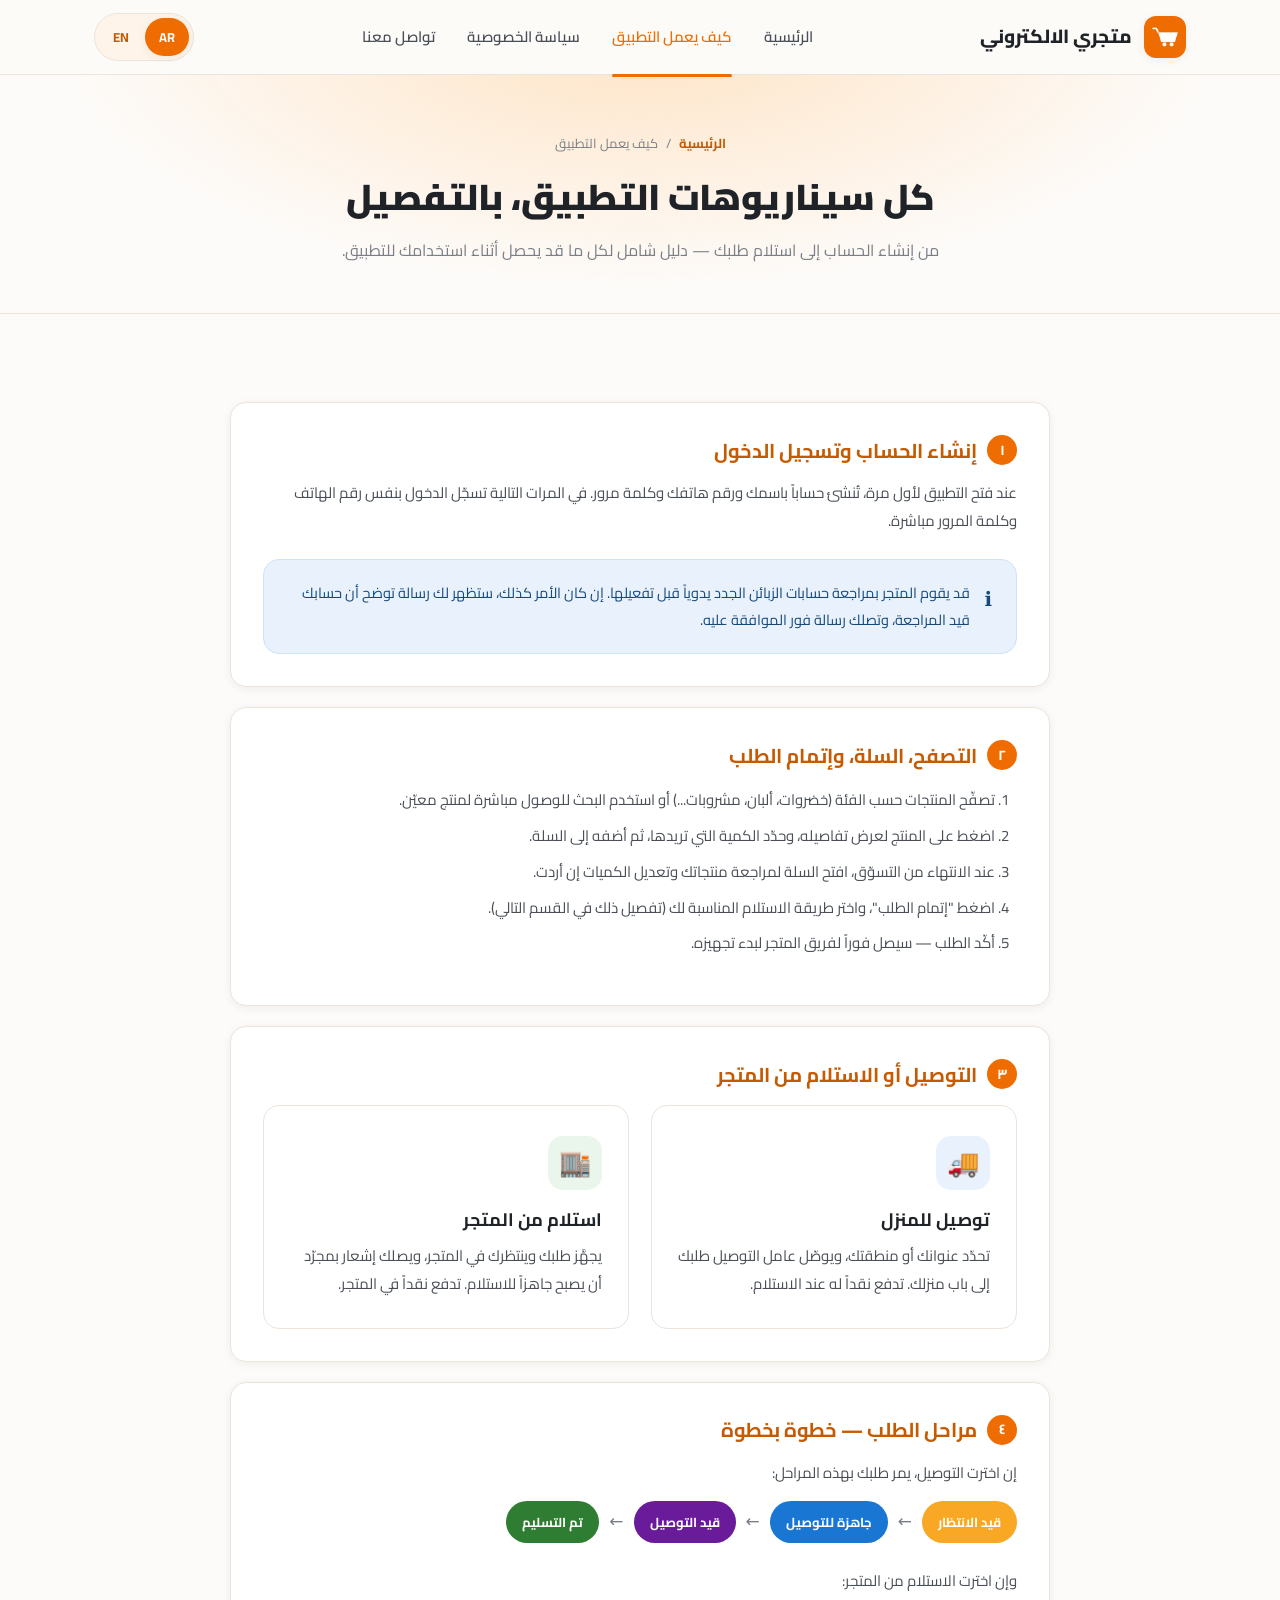
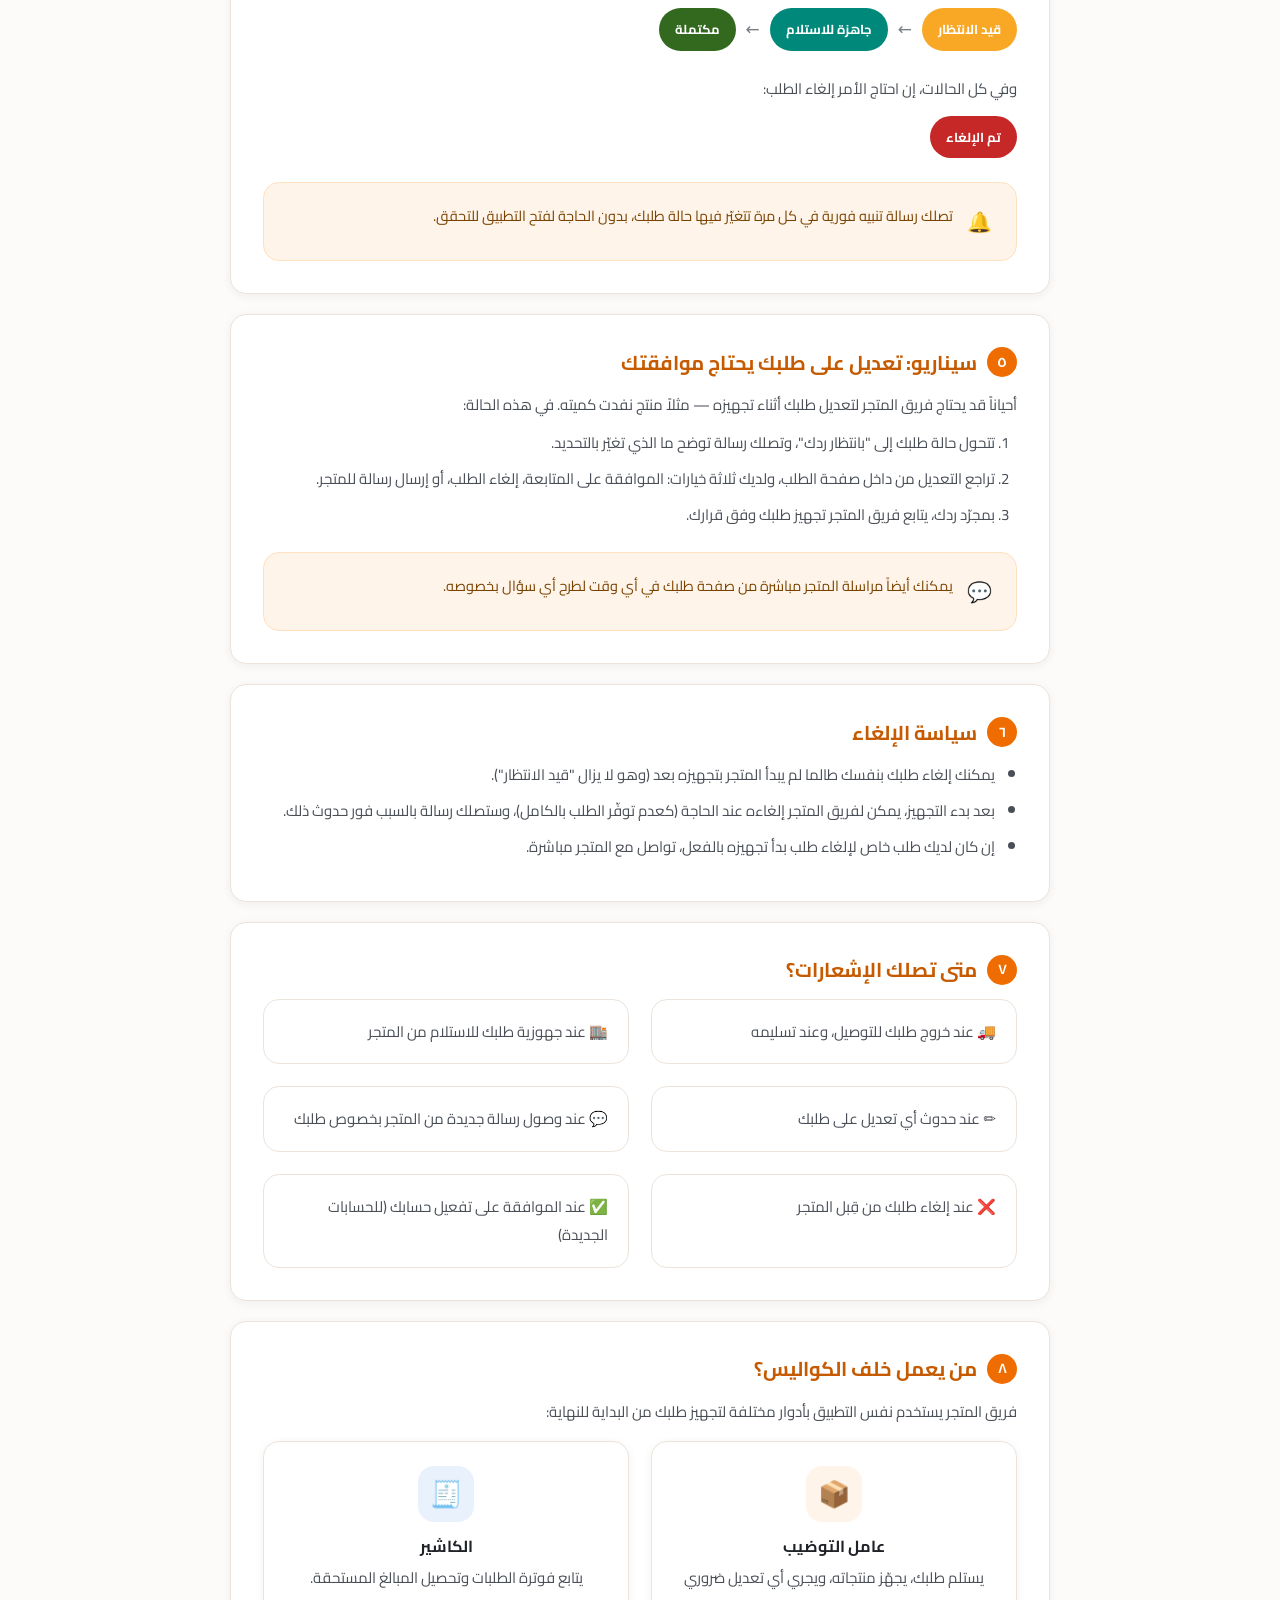
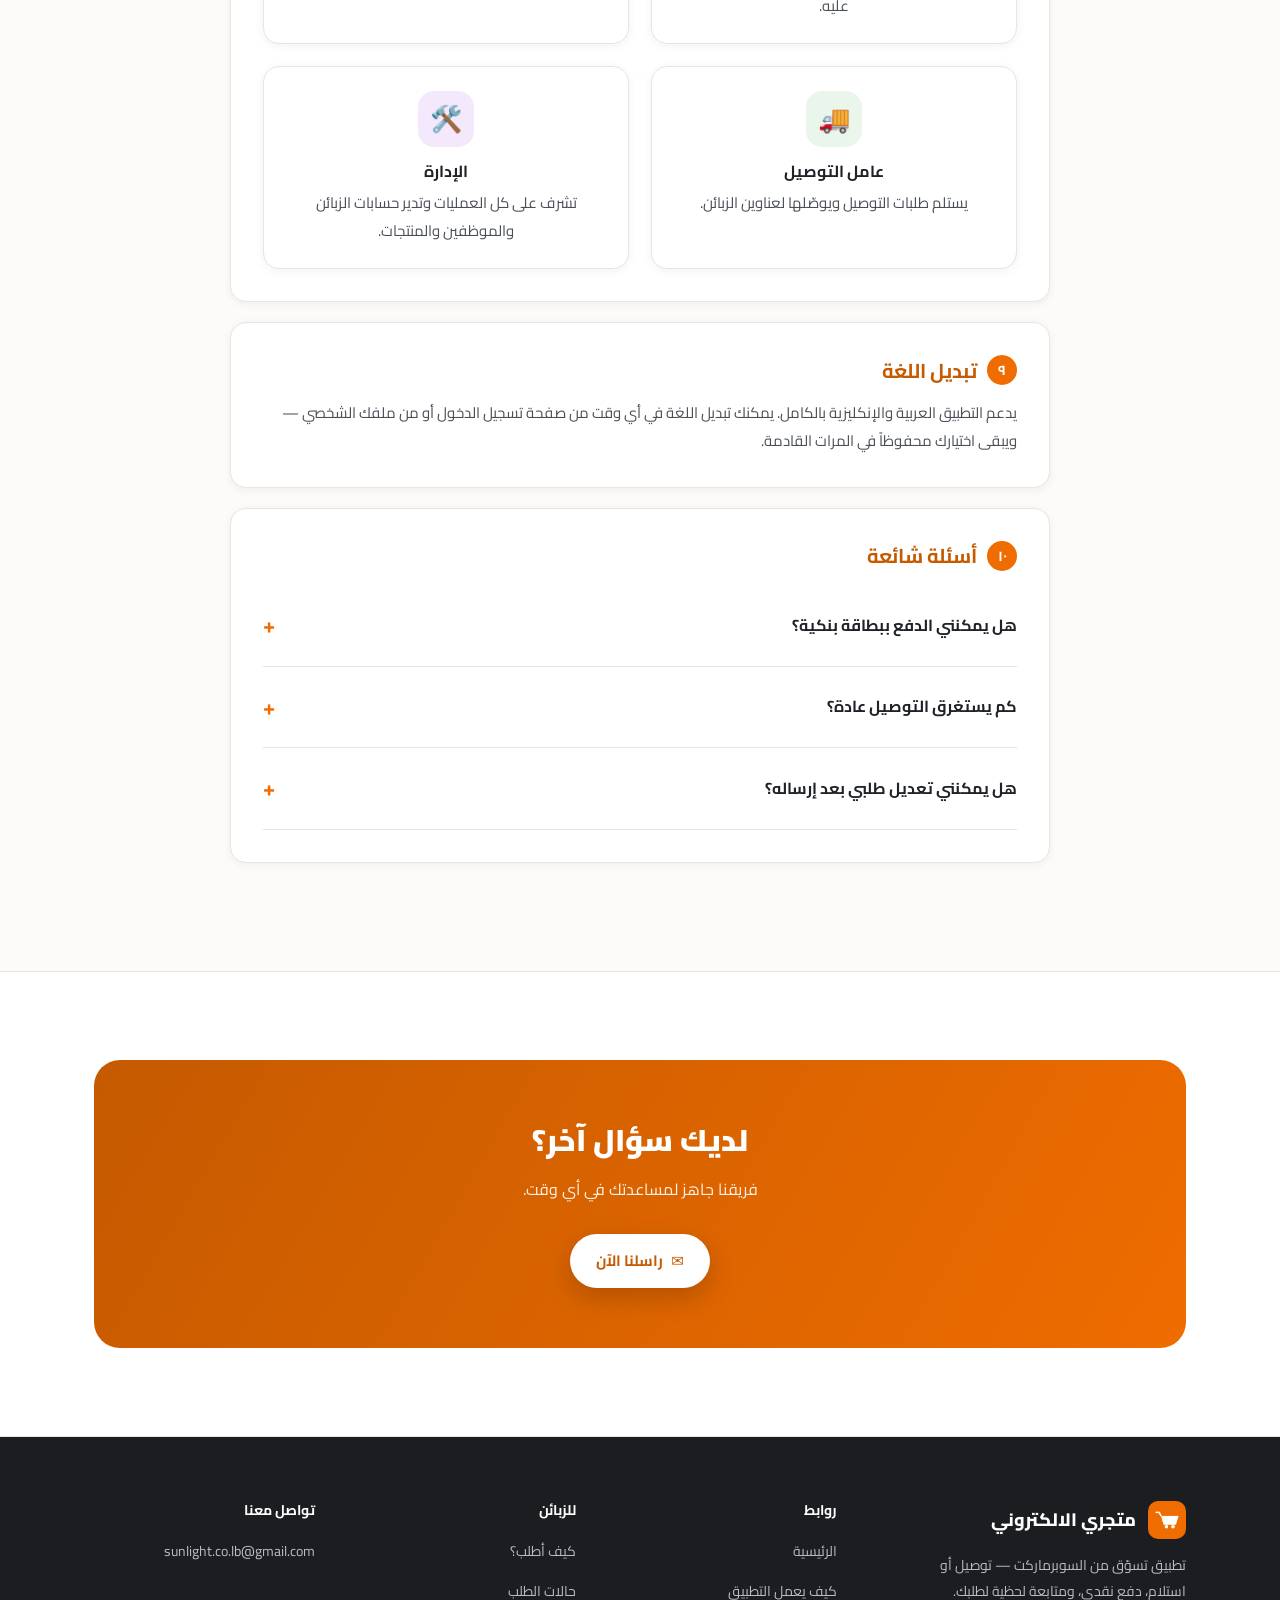
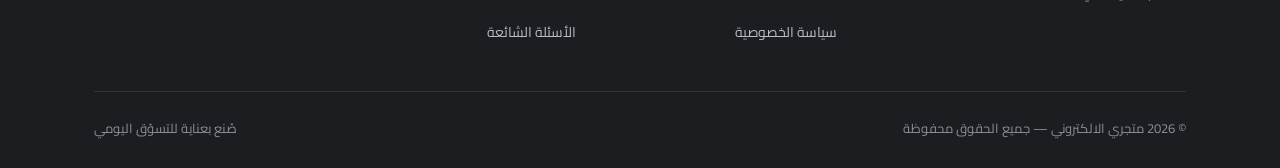
==== commit ffe31ad9: "تحديث بريد التواصل" ====
--- a/how-it-works.html
+++ b/how-it-works.html
@@ -268,7 +268,7 @@
     <div class="cta-band" data-reveal>
       <h2><span class="lang-ar">لديك سؤال آخر؟</span><span class="lang-en">Have another question?</span></h2>
       <p><span class="lang-ar">فريقنا جاهز لمساعدتك في أي وقت.</span><span class="lang-en">Our team is ready to help anytime.</span></p>
-      <a href="mailto:santaamer11@gmail.com" class="btn btn-primary">
+      <a href="mailto:sunlight.co.lb@gmail.com" class="btn btn-primary">
         ✉️ <span class="lang-ar">راسلنا الآن</span><span class="lang-en">Email Us Now</span>
       </a>
     </div>
@@ -309,7 +309,7 @@
       <div class="footer-col">
         <h4><span class="lang-ar">تواصل معنا</span><span class="lang-en">Contact</span></h4>
         <ul>
-          <li><a href="mailto:santaamer11@gmail.com">santaamer11@gmail.com</a></li>
+          <li><a href="mailto:sunlight.co.lb@gmail.com">sunlight.co.lb@gmail.com</a></li>
         </ul>
       </div>
     </div>
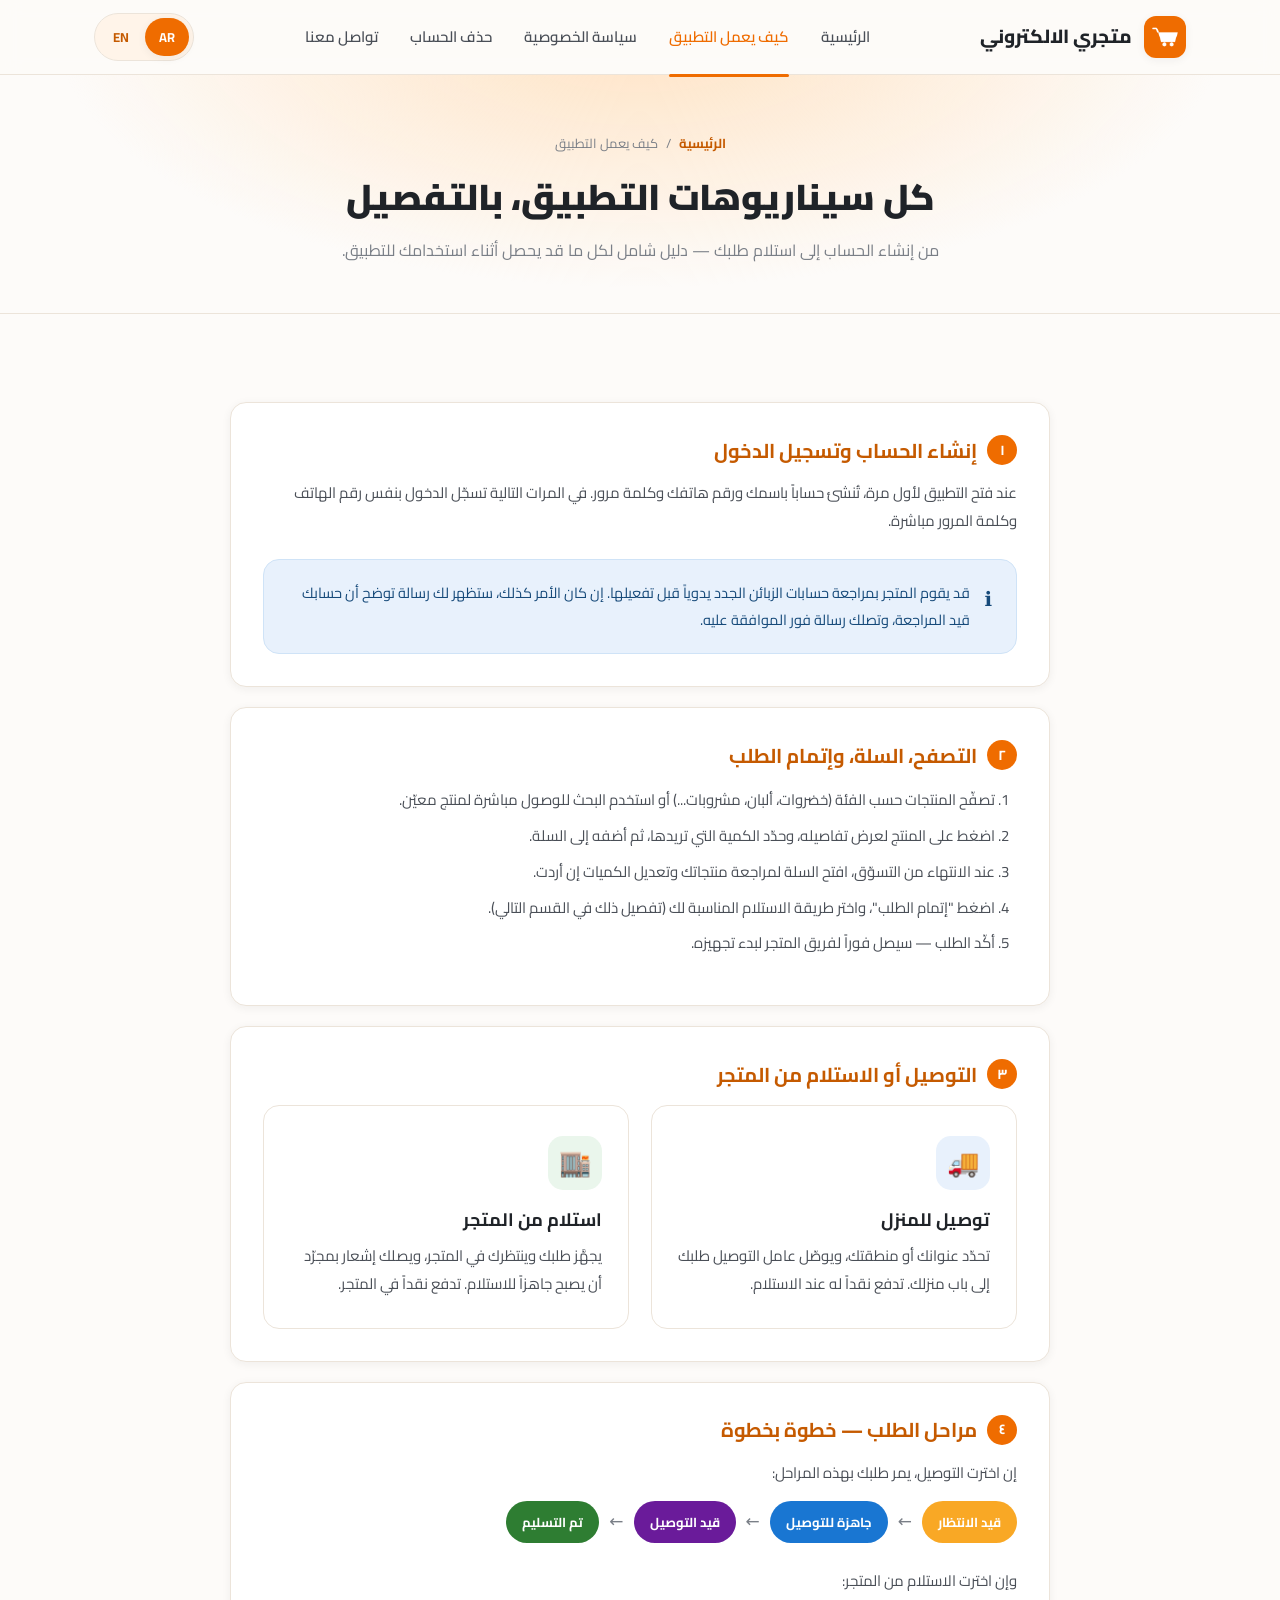
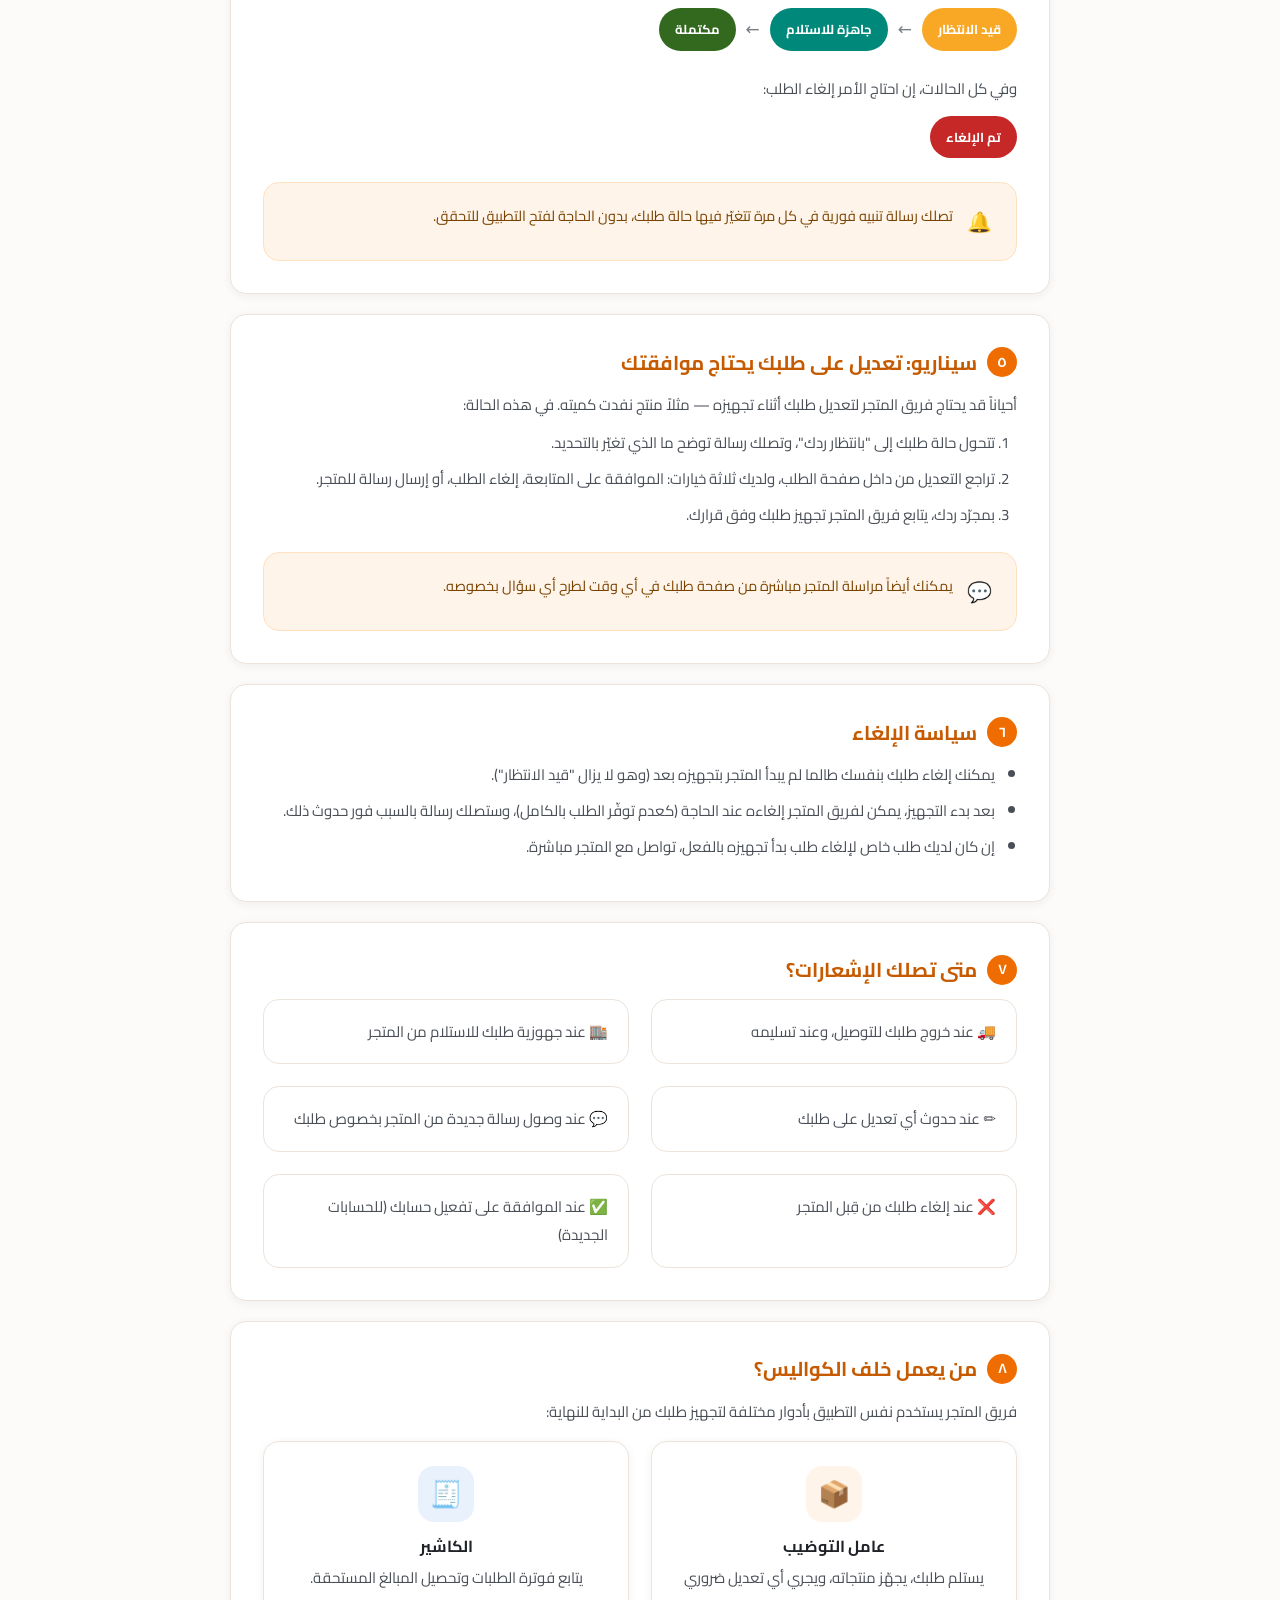
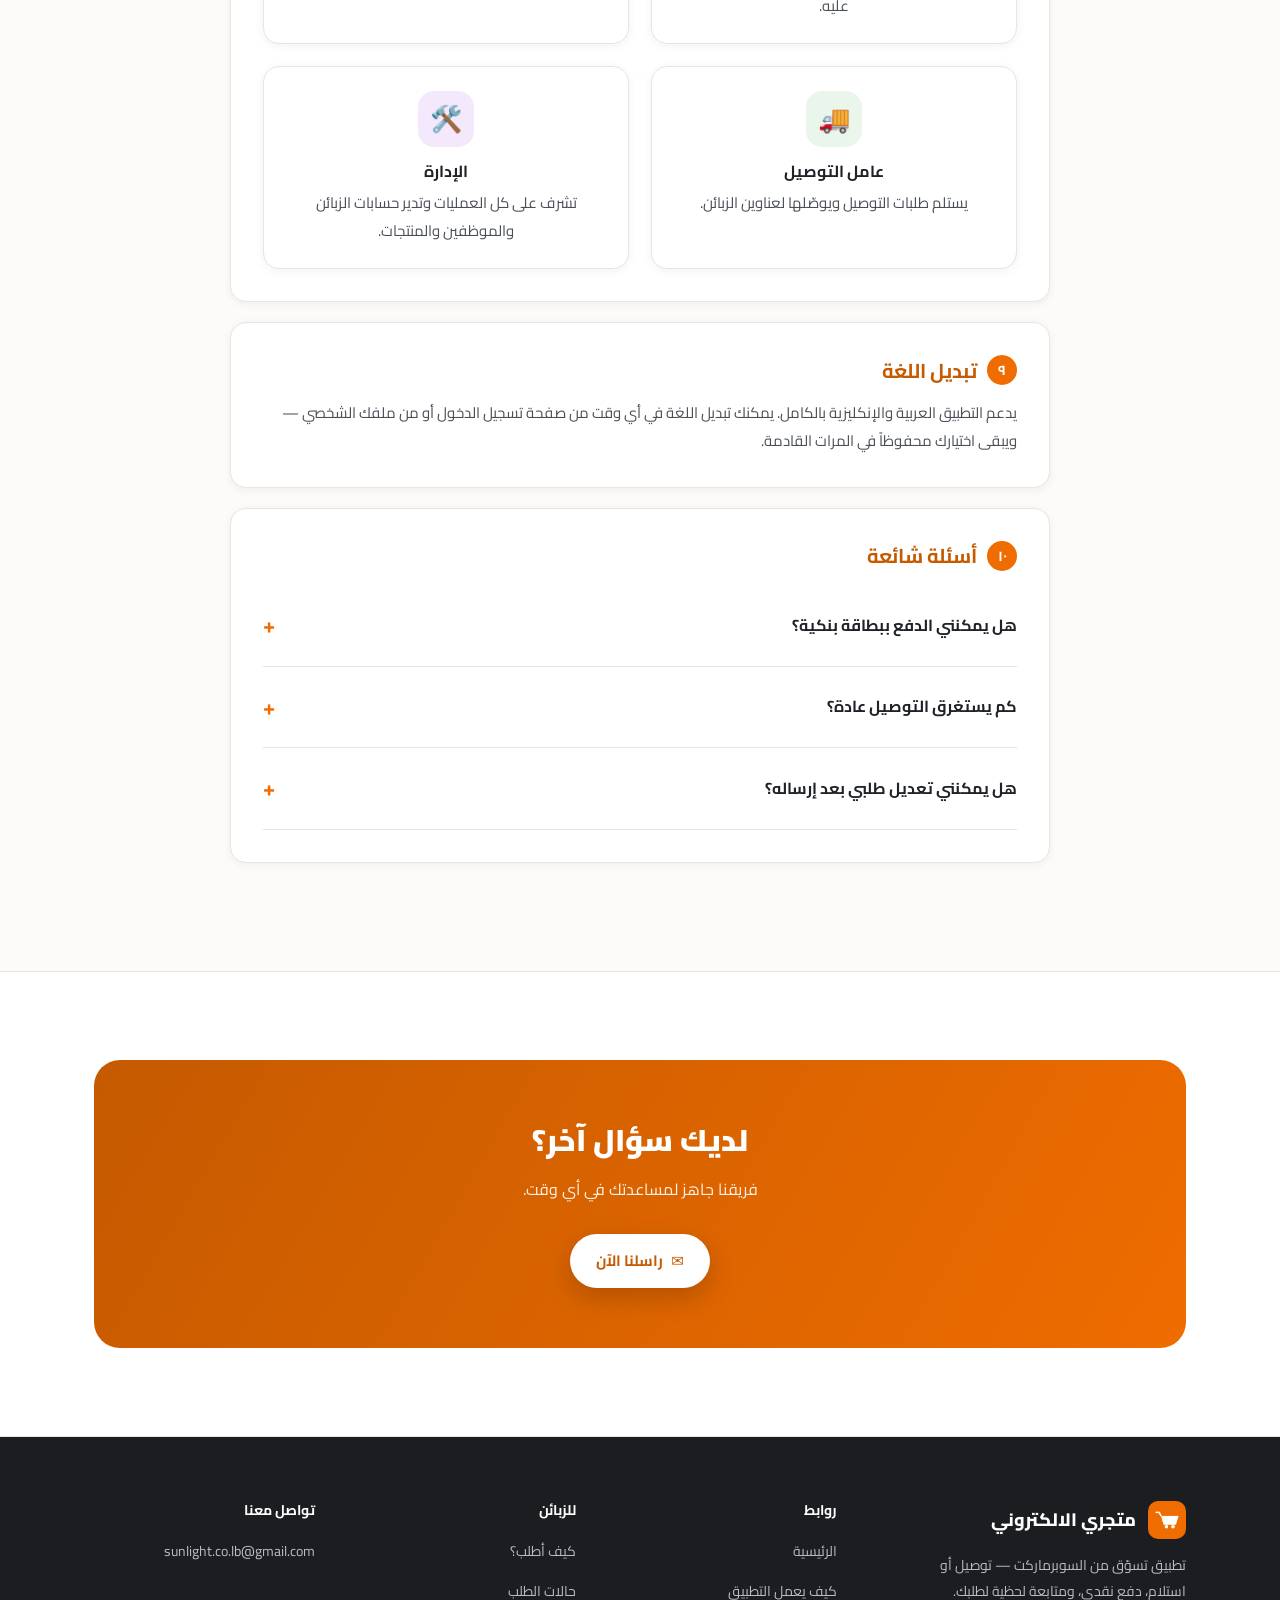
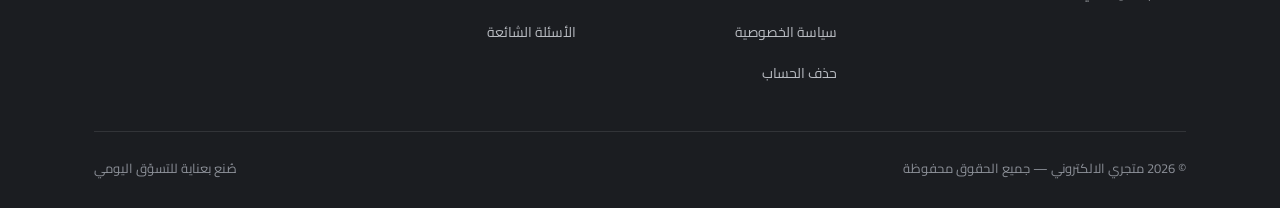
==== commit 1c73d704: "إضافة صفحة حذف الحساب (Delete Account)" ====
--- a/how-it-works.html
+++ b/how-it-works.html
@@ -22,6 +22,7 @@
       <li><a href="index.html"><span class="lang-ar">الرئيسية</span><span class="lang-en">Home</span></a></li>
       <li><a href="how-it-works.html" class="active"><span class="lang-ar">كيف يعمل التطبيق</span><span class="lang-en">How It Works</span></a></li>
       <li><a href="privacy.html"><span class="lang-ar">سياسة الخصوصية</span><span class="lang-en">Privacy Policy</span></a></li>
+      <li><a href="delete-account.html"><span class="lang-ar">حذف الحساب</span><span class="lang-en">Delete Account</span></a></li>
       <li><a href="index.html#contact"><span class="lang-ar">تواصل معنا</span><span class="lang-en">Contact</span></a></li>
     </ul>
     <div class="nav-right">
@@ -296,6 +297,7 @@
           <li><a href="index.html"><span class="lang-ar">الرئيسية</span><span class="lang-en">Home</span></a></li>
           <li><a href="how-it-works.html"><span class="lang-ar">كيف يعمل التطبيق</span><span class="lang-en">How It Works</span></a></li>
           <li><a href="privacy.html"><span class="lang-ar">سياسة الخصوصية</span><span class="lang-en">Privacy Policy</span></a></li>
+          <li><a href="delete-account.html"><span class="lang-ar">حذف الحساب</span><span class="lang-en">Delete Account</span></a></li>
         </ul>
       </div>
       <div class="footer-col">
